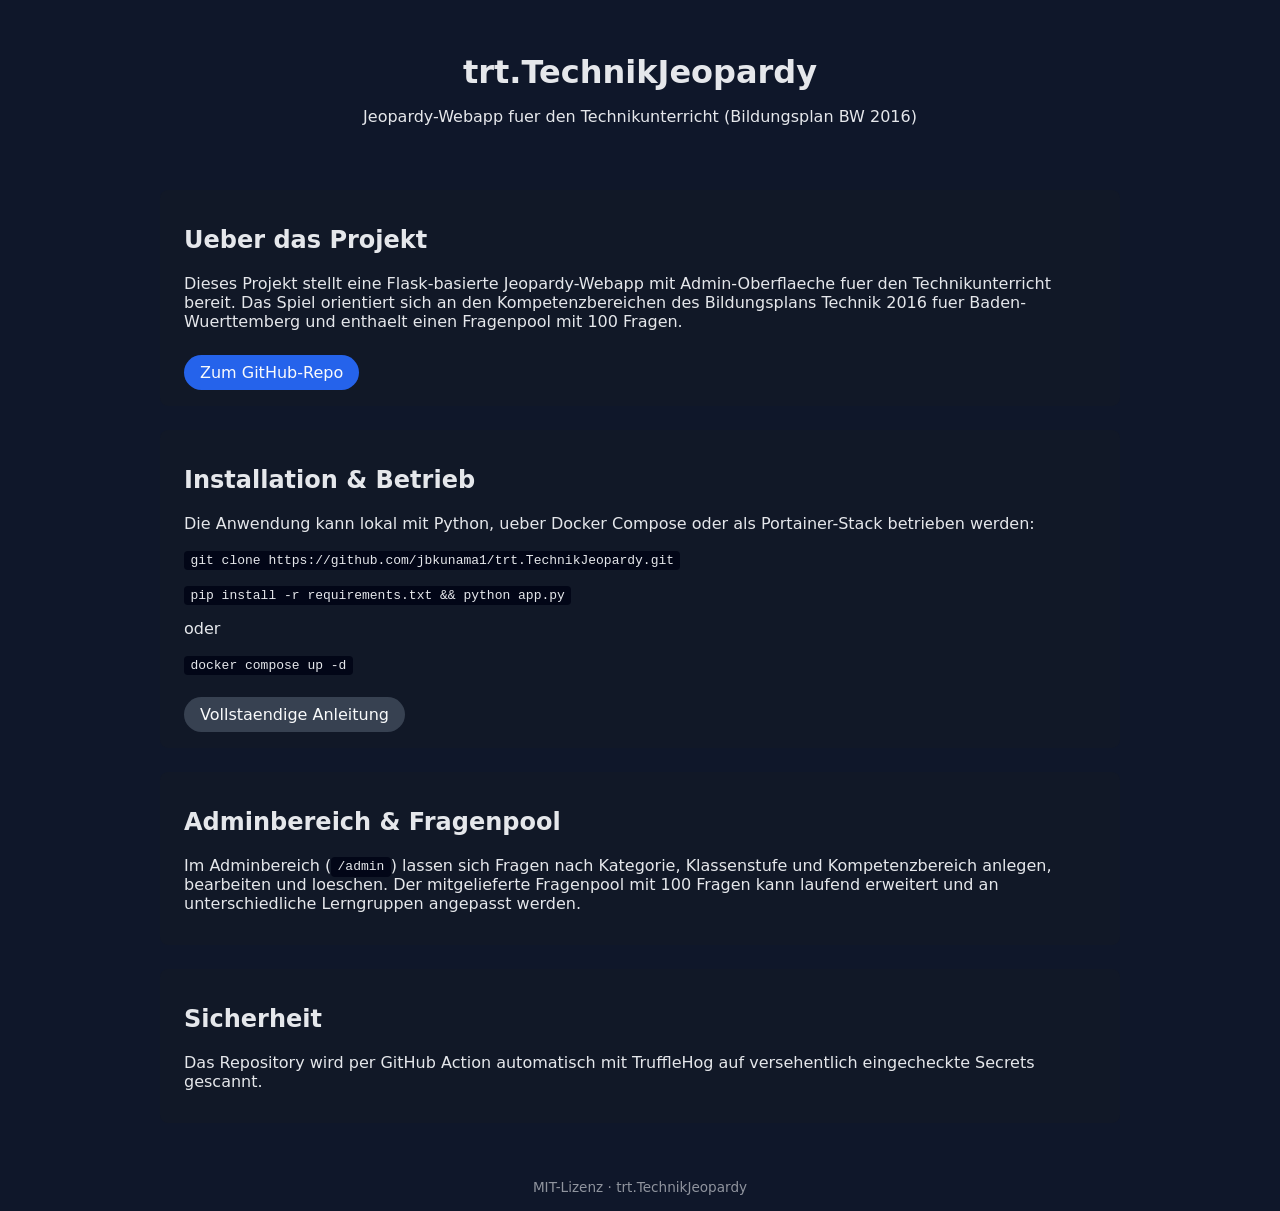
==== index.html @ aab632aa "Add files via upload" ====
<!DOCTYPE html>
<html lang="de">
<head>
  <meta charset="utf-8">
  <title>trt.TechnikJeopardy - Technik Jeopardy Webapp</title>
  <meta name="viewport" content="width=device-width, initial-scale=1">
  <style>
    body { font-family: system-ui, -apple-system, BlinkMacSystemFont, "Segoe UI", sans-serif; margin:0; background:#0f172a; color:#e5e7eb; }
    header { padding:2rem 1rem; text-align:center; }
    h1 { font-size:2rem; margin-bottom:0.5rem; }
    main { max-width:960px; margin:0 auto; padding:1rem; }
    section { margin-bottom:1.5rem; background:#111827; border-radius:0.5rem; padding:1rem 1.5rem; }
    a { color:#60a5fa; text-decoration:none; }
    a:hover { text-decoration:underline; }
    .btn { display:inline-block; padding:0.5rem 1rem; border-radius:999px; background:#2563eb; color:#f9fafb; margin-top:0.5rem; }
    .btn-secondary { background:#374151; }
    code { background:#020617; padding:0.15rem 0.4rem; border-radius:0.25rem; }
    footer { text-align:center; padding:1rem; opacity:0.6; font-size:0.85rem; }
  </style>
</head>
<body>
  <header>
    <h1>trt.TechnikJeopardy</h1>
    <p>Jeopardy-Webapp fuer den Technikunterricht (Bildungsplan BW 2016)</p>
  </header>
  <main>
    <section>
      <h2>Ueber das Projekt</h2>
      <p>Dieses Projekt stellt eine Flask-basierte Jeopardy-Webapp mit Admin-Oberflaeche fuer den Technikunterricht bereit. Das Spiel orientiert sich an den Kompetenzbereichen des Bildungsplans Technik 2016 fuer Baden-Wuerttemberg und enthaelt einen Fragenpool mit 100 Fragen.</p>
      <a class="btn" href="https://github.com/jbkunama1/trt.TechnikJeopardy" target="_blank">Zum GitHub-Repo</a>
    </section>
    <section>
      <h2>Installation &amp; Betrieb</h2>
      <p>Die Anwendung kann lokal mit Python, ueber Docker Compose oder als Portainer-Stack betrieben werden:</p>
      <p><code>git clone https://github.com/jbkunama1/trt.TechnikJeopardy.git</code></p>
      <p><code>pip install -r requirements.txt &amp;&amp; python app.py</code></p>
      <p>oder</p>
      <p><code>docker compose up -d</code></p>
      <a class="btn btn-secondary" href="https://github.com/jbkunama1/trt.TechnikJeopardy#installation-lokal" target="_blank">Vollstaendige Anleitung</a>
    </section>
    <section>
      <h2>Adminbereich &amp; Fragenpool</h2>
      <p>Im Adminbereich (<code>/admin</code>) lassen sich Fragen nach Kategorie, Klassenstufe und Kompetenzbereich anlegen, bearbeiten und loeschen. Der mitgelieferte Fragenpool mit 100 Fragen kann laufend erweitert und an unterschiedliche Lerngruppen angepasst werden.</p>
    </section>
    <section>
      <h2>Sicherheit</h2>
      <p>Das Repository wird per GitHub Action automatisch mit TruffleHog auf versehentlich eingecheckte Secrets gescannt.</p>
    </section>
  </main>
  <footer>MIT-Lizenz &middot; trt.TechnikJeopardy</footer>
</body>
</html>
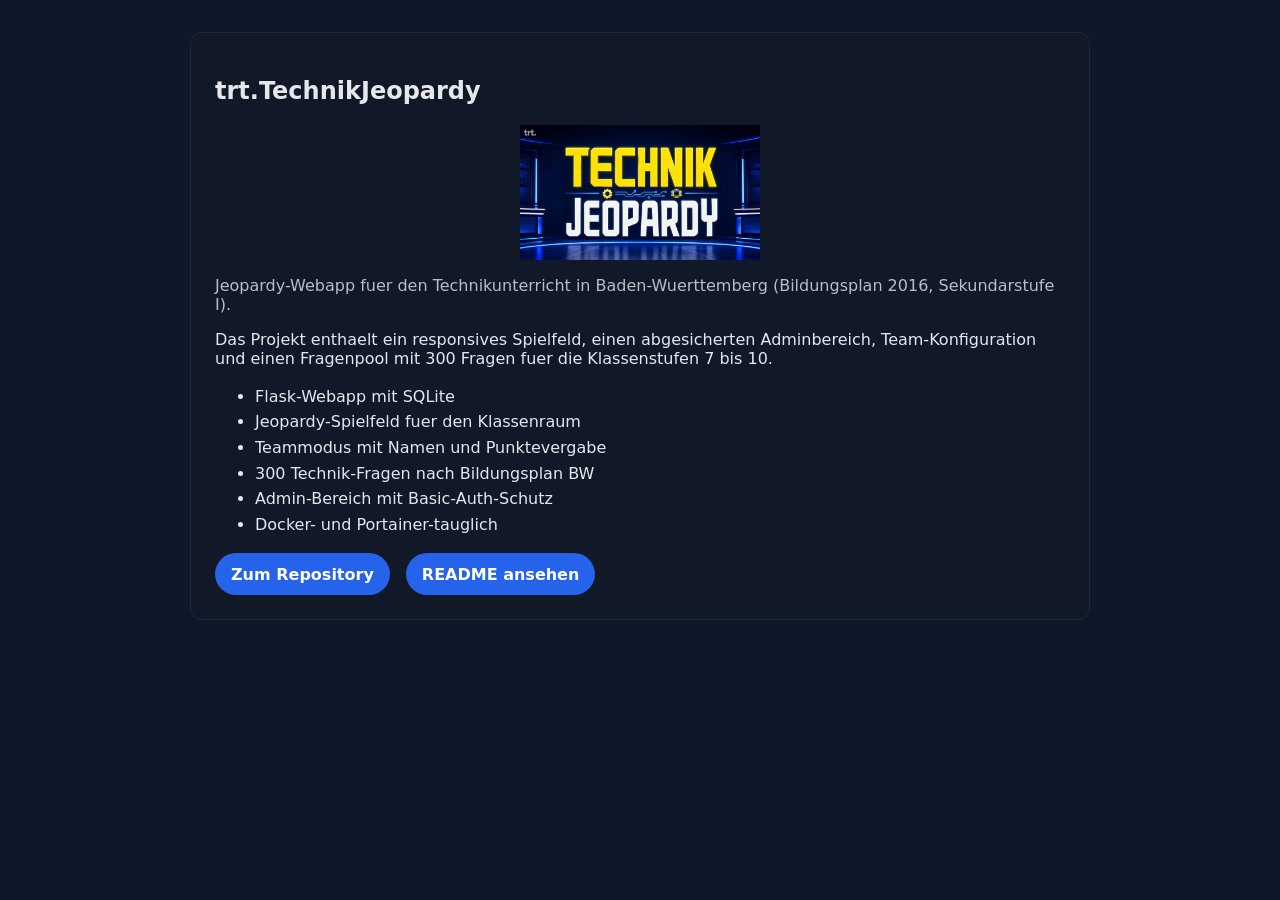
==== commit 4f457534: "Add files via upload" ====
--- a/index.html
+++ b/index.html
@@ -2,51 +2,43 @@
 <html lang="de">
 <head>
   <meta charset="utf-8">
-  <title>trt.TechnikJeopardy - Technik Jeopardy Webapp</title>
   <meta name="viewport" content="width=device-width, initial-scale=1">
+  <title>trt.TechnikJeopardy</title>
   <style>
-    body { font-family: system-ui, -apple-system, BlinkMacSystemFont, "Segoe UI", sans-serif; margin:0; background:#0f172a; color:#e5e7eb; }
-    header { padding:2rem 1rem; text-align:center; }
-    h1 { font-size:2rem; margin-bottom:0.5rem; }
-    main { max-width:960px; margin:0 auto; padding:1rem; }
-    section { margin-bottom:1.5rem; background:#111827; border-radius:0.5rem; padding:1rem 1.5rem; }
-    a { color:#60a5fa; text-decoration:none; }
-    a:hover { text-decoration:underline; }
-    .btn { display:inline-block; padding:0.5rem 1rem; border-radius:999px; background:#2563eb; color:#f9fafb; margin-top:0.5rem; }
-    .btn-secondary { background:#374151; }
-    code { background:#020617; padding:0.15rem 0.4rem; border-radius:0.25rem; }
-    footer { text-align:center; padding:1rem; opacity:0.6; font-size:0.85rem; }
+    body { font-family: system-ui, sans-serif; margin: 0; background: #0f172a; color: #e5e7eb; }
+    main { max-width: 900px; margin: 0 auto; padding: 2rem 1rem; }
+    .card { background: #111827; border: 1px solid #1f2937; border-radius: 12px; padding: 1.5rem; }
+    a { color: #60a5fa; }
+    .buttons { display: flex; gap: 1rem; flex-wrap: wrap; margin-top: 1rem; }
+    .btn { display: inline-block; padding: .7rem 1rem; border-radius: 999px; background: #2563eb; color: white; text-decoration: none; font-weight: 600; }
+    .muted { opacity: .8; }
+    ul { line-height: 1.6; }
+    .logo { max-width: 240px; width: 100%; height: auto; margin: 0.5rem auto 1rem; display: block; }
   </style>
 </head>
 <body>
-  <header>
-    <h1>trt.TechnikJeopardy</h1>
-    <p>Jeopardy-Webapp fuer den Technikunterricht (Bildungsplan BW 2016)</p>
-  </header>
   <main>
-    <section>
-      <h2>Ueber das Projekt</h2>
-      <p>Dieses Projekt stellt eine Flask-basierte Jeopardy-Webapp mit Admin-Oberflaeche fuer den Technikunterricht bereit. Das Spiel orientiert sich an den Kompetenzbereichen des Bildungsplans Technik 2016 fuer Baden-Wuerttemberg und enthaelt einen Fragenpool mit 100 Fragen.</p>
-      <a class="btn" href="https://github.com/jbkunama1/trt.TechnikJeopardy" target="_blank">Zum GitHub-Repo</a>
-    </section>
-    <section>
-      <h2>Installation &amp; Betrieb</h2>
-      <p>Die Anwendung kann lokal mit Python, ueber Docker Compose oder als Portainer-Stack betrieben werden:</p>
-      <p><code>git clone https://github.com/jbkunama1/trt.TechnikJeopardy.git</code></p>
-      <p><code>pip install -r requirements.txt &amp;&amp; python app.py</code></p>
-      <p>oder</p>
-      <p><code>docker compose up -d</code></p>
-      <a class="btn btn-secondary" href="https://github.com/jbkunama1/trt.TechnikJeopardy#installation-lokal" target="_blank">Vollstaendige Anleitung</a>
-    </section>
-    <section>
-      <h2>Adminbereich &amp; Fragenpool</h2>
-      <p>Im Adminbereich (<code>/admin</code>) lassen sich Fragen nach Kategorie, Klassenstufe und Kompetenzbereich anlegen, bearbeiten und loeschen. Der mitgelieferte Fragenpool mit 100 Fragen kann laufend erweitert und an unterschiedliche Lerngruppen angepasst werden.</p>
-    </section>
-    <section>
-      <h2>Sicherheit</h2>
-      <p>Das Repository wird per GitHub Action automatisch mit TruffleHog auf versehentlich eingecheckte Secrets gescannt.</p>
+    <section class="card">
+      <h1>trt.TechnikJeopardy</h1>
+      <img src="./trtTechnikJeopardy_Logo.png" alt="trt.TechnikJeopardy Logo" class="logo">
+      <p class="muted">Jeopardy-Webapp fuer den Technikunterricht in Baden-Wuerttemberg (Bildungsplan 2016, Sekundarstufe I).</p>
+
+      <p>Das Projekt enthaelt ein responsives Spielfeld, einen abgesicherten Adminbereich, Team-Konfiguration und einen Fragenpool mit 300 Fragen fuer die Klassenstufen 7 bis 10.</p>
+
+      <ul>
+        <li>Flask-Webapp mit SQLite</li>
+        <li>Jeopardy-Spielfeld fuer den Klassenraum</li>
+        <li>Teammodus mit Namen und Punktevergabe</li>
+        <li>300 Technik-Fragen nach Bildungsplan BW</li>
+        <li>Admin-Bereich mit Basic-Auth-Schutz</li>
+        <li>Docker- und Portainer-tauglich</li>
+      </ul>
+
+      <div class="buttons">
+        <a class="btn" href="https://github.com/jbkunama1/trt.TechnikJeopardy">Zum Repository</a>
+        <a class="btn" href="https://github.com/jbkunama1/trt.TechnikJeopardy#readme">README ansehen</a>
+      </div>
     </section>
   </main>
-  <footer>MIT-Lizenz &middot; trt.TechnikJeopardy</footer>
 </body>
-</html>
+</html>
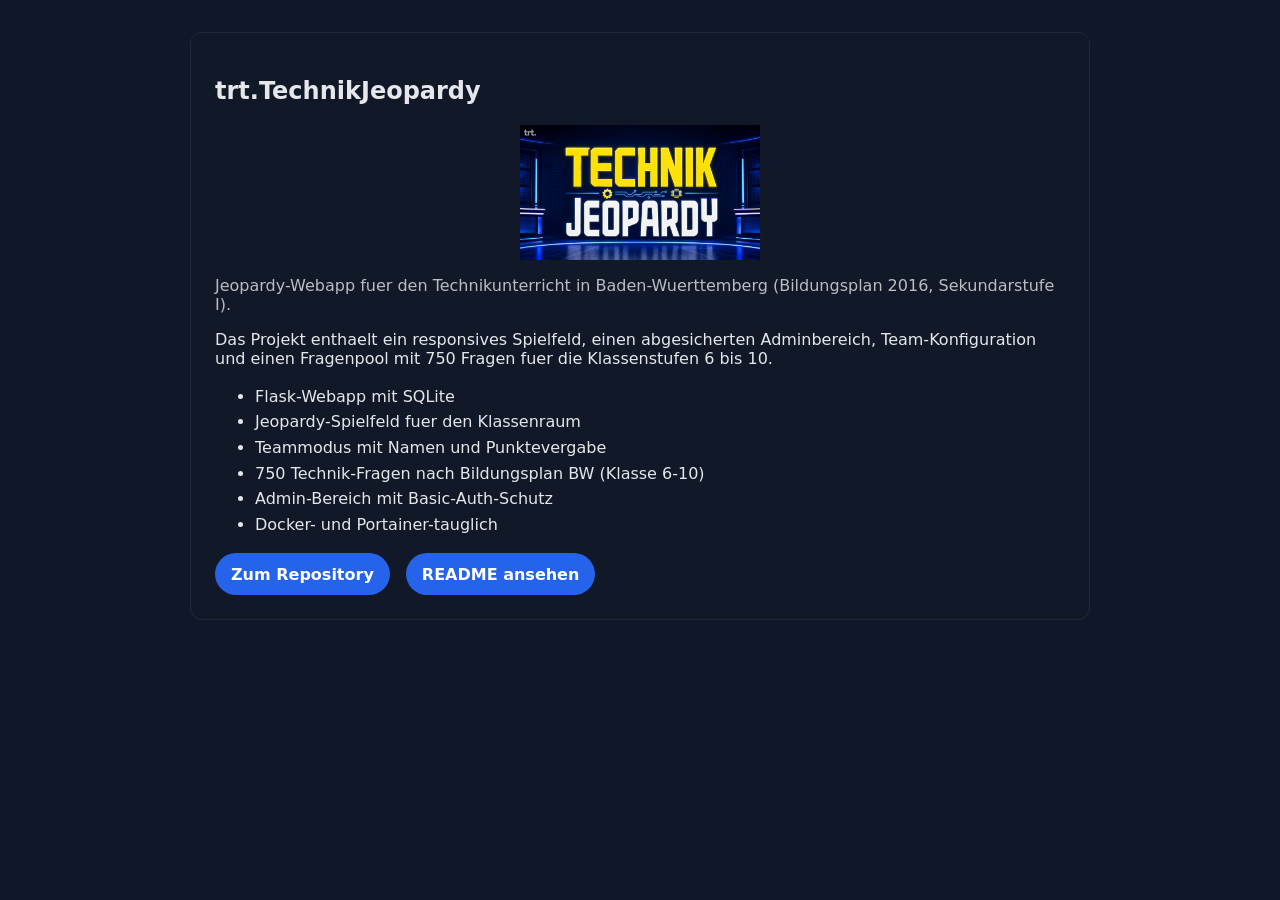
==== commit 107b771d: "Add files via upload" ====
--- a/index.html
+++ b/index.html
@@ -23,13 +23,13 @@
       <img src="./trtTechnikJeopardy_Logo.png" alt="trt.TechnikJeopardy Logo" class="logo">
       <p class="muted">Jeopardy-Webapp fuer den Technikunterricht in Baden-Wuerttemberg (Bildungsplan 2016, Sekundarstufe I).</p>
 
-      <p>Das Projekt enthaelt ein responsives Spielfeld, einen abgesicherten Adminbereich, Team-Konfiguration und einen Fragenpool mit 300 Fragen fuer die Klassenstufen 7 bis 10.</p>
+      <p>Das Projekt enthaelt ein responsives Spielfeld, einen abgesicherten Adminbereich, Team-Konfiguration und einen Fragenpool mit 750 Fragen fuer die Klassenstufen 6 bis 10.</p>
 
       <ul>
         <li>Flask-Webapp mit SQLite</li>
         <li>Jeopardy-Spielfeld fuer den Klassenraum</li>
         <li>Teammodus mit Namen und Punktevergabe</li>
-        <li>300 Technik-Fragen nach Bildungsplan BW</li>
+        <li>750 Technik-Fragen nach Bildungsplan BW (Klasse 6-10)</li>
         <li>Admin-Bereich mit Basic-Auth-Schutz</li>
         <li>Docker- und Portainer-tauglich</li>
       </ul>
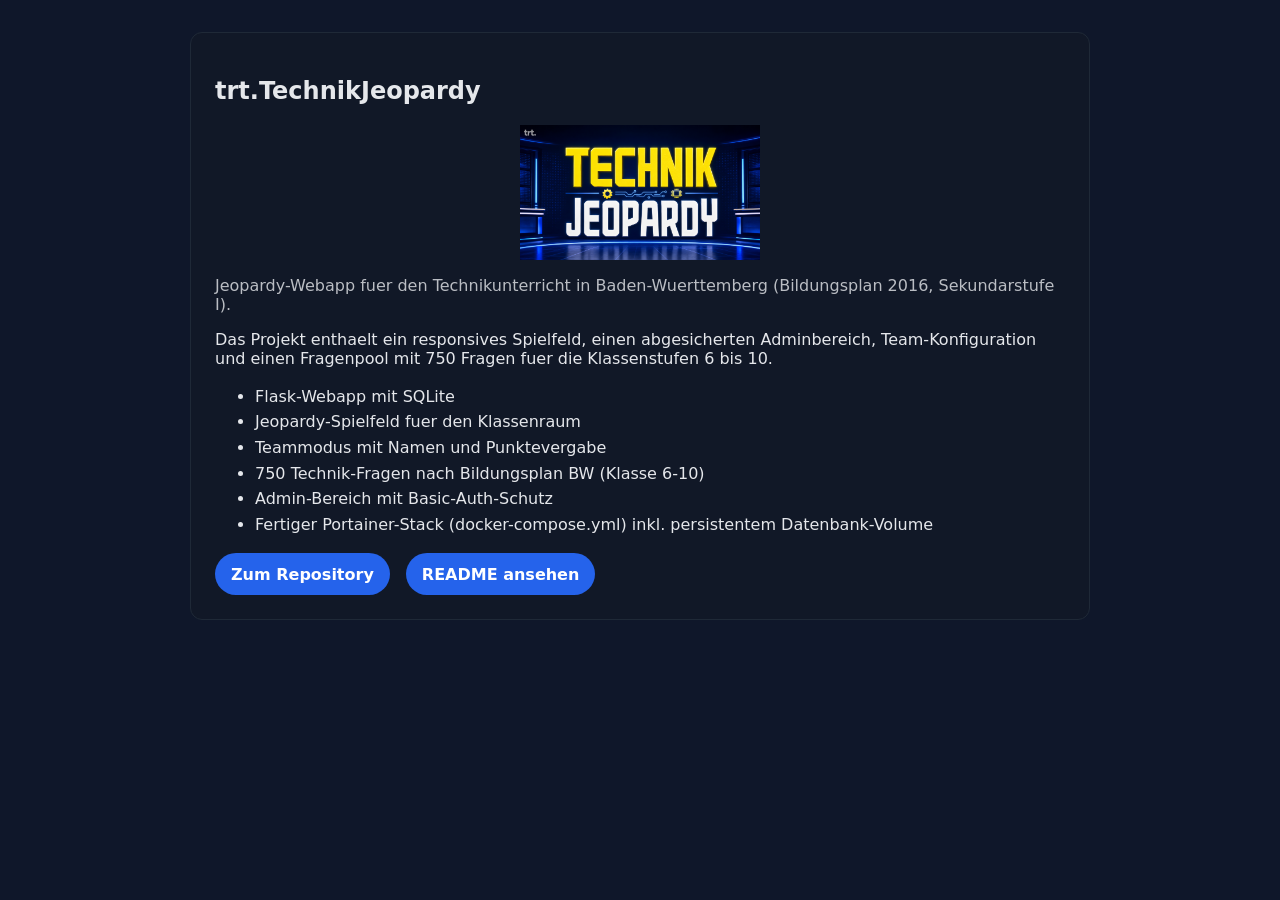
==== commit 4878eb22: "Add files via upload" ====
--- a/index.html
+++ b/index.html
@@ -31,7 +31,7 @@
         <li>Teammodus mit Namen und Punktevergabe</li>
         <li>750 Technik-Fragen nach Bildungsplan BW (Klasse 6-10)</li>
         <li>Admin-Bereich mit Basic-Auth-Schutz</li>
-        <li>Docker- und Portainer-tauglich</li>
+        <li>Fertiger Portainer-Stack (docker-compose.yml) inkl. persistentem Datenbank-Volume</li>
       </ul>
 
       <div class="buttons">
